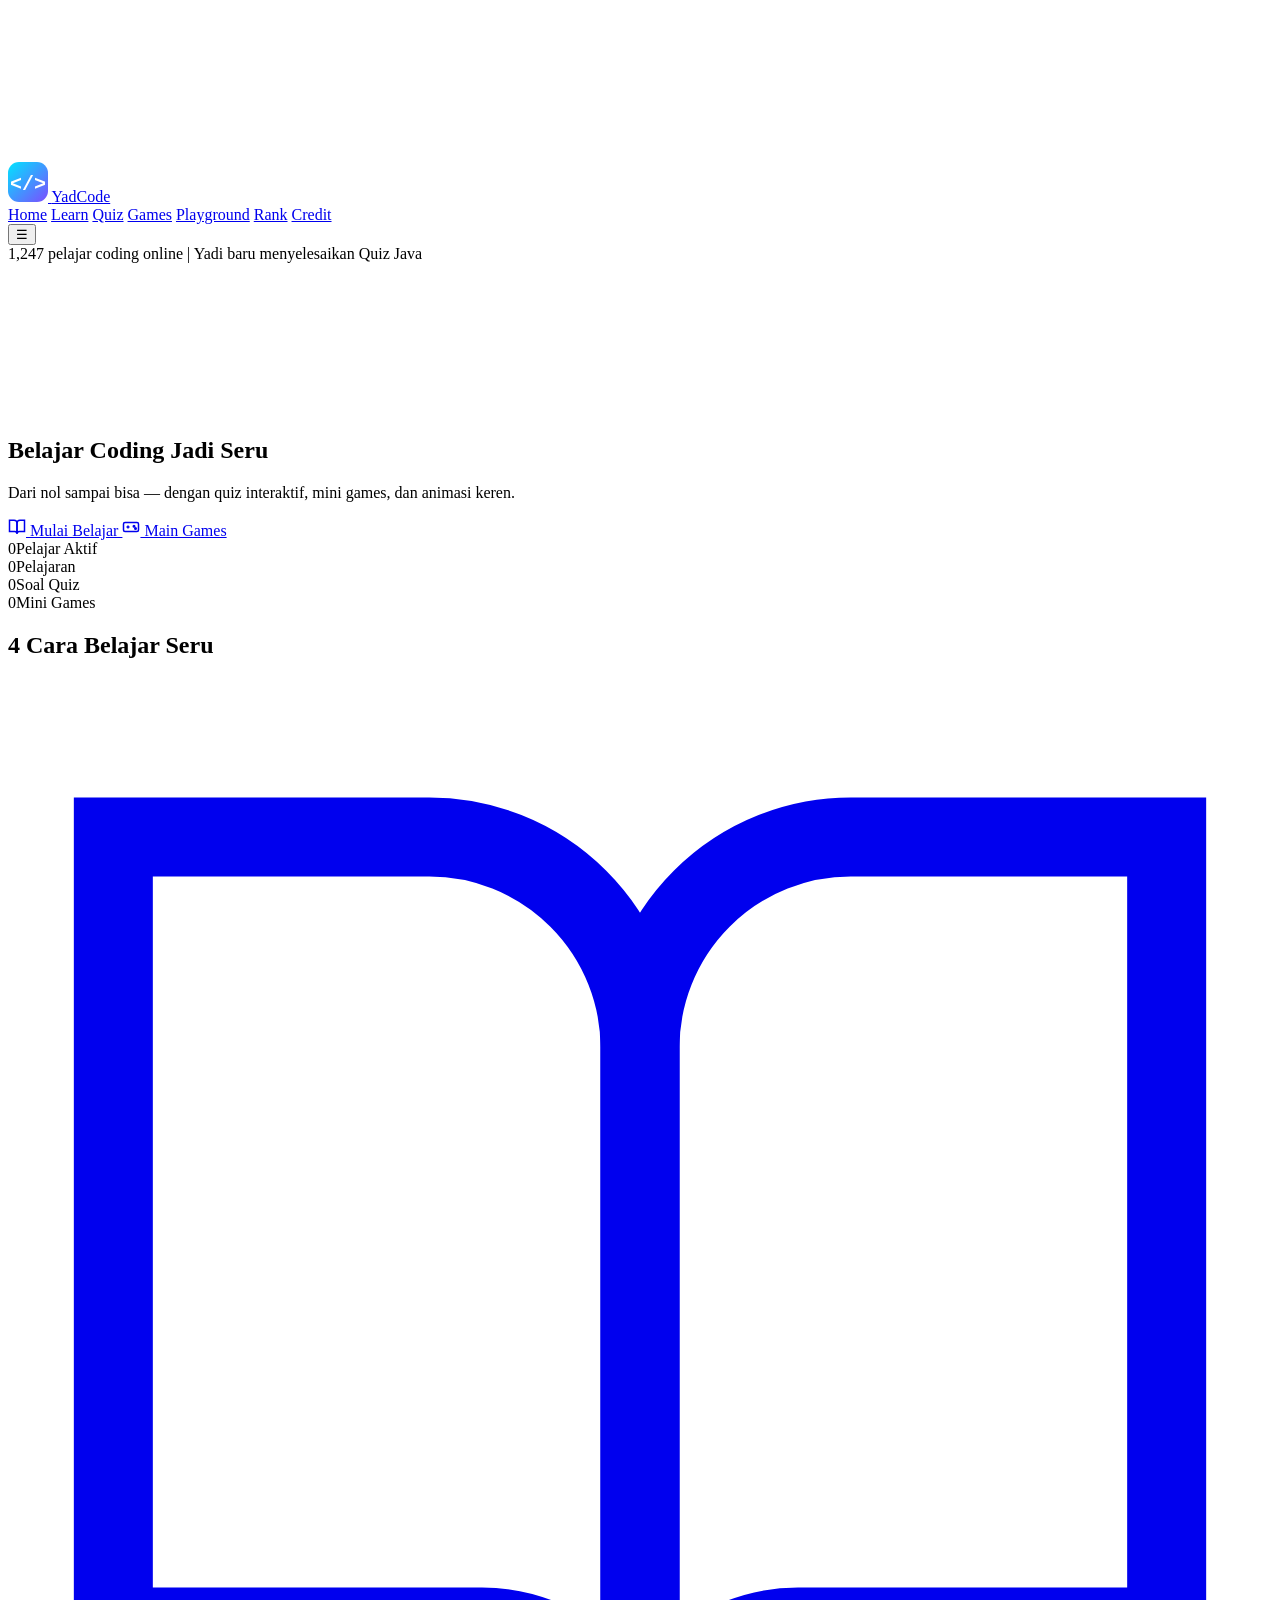
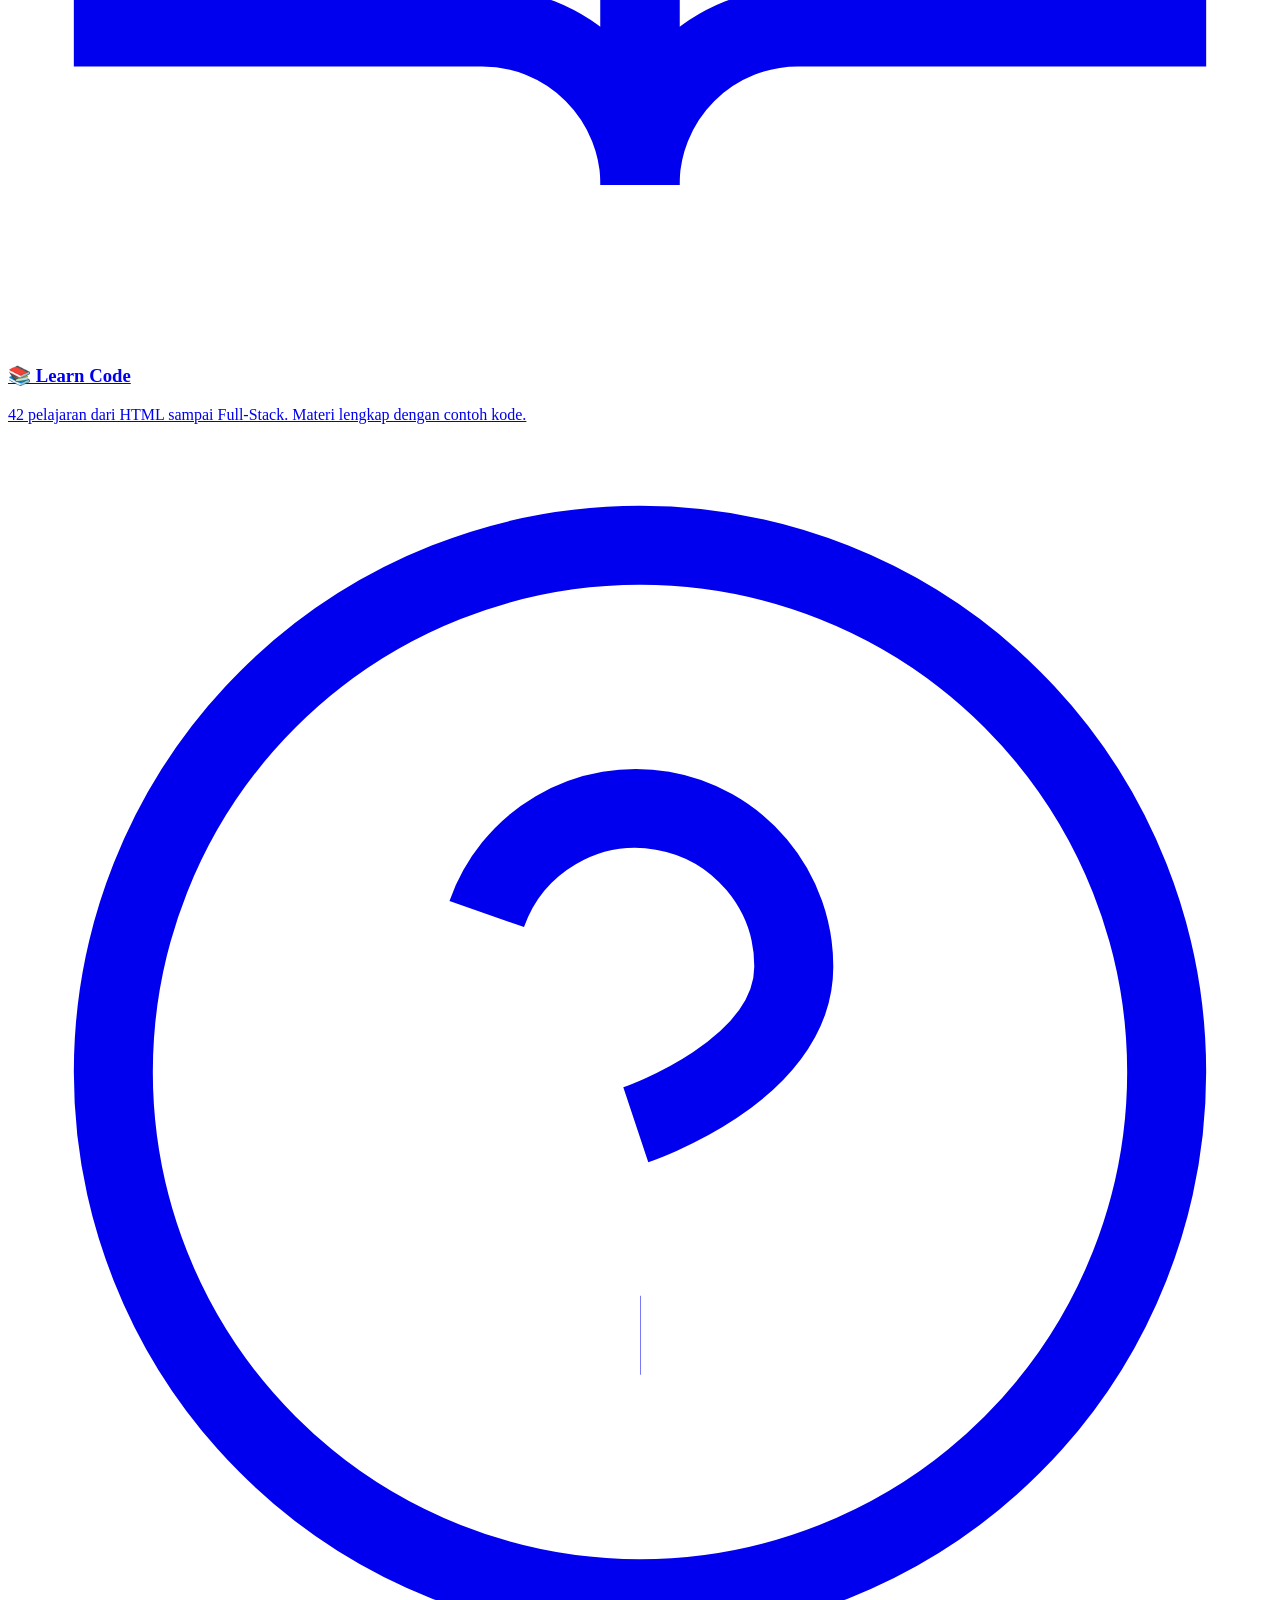
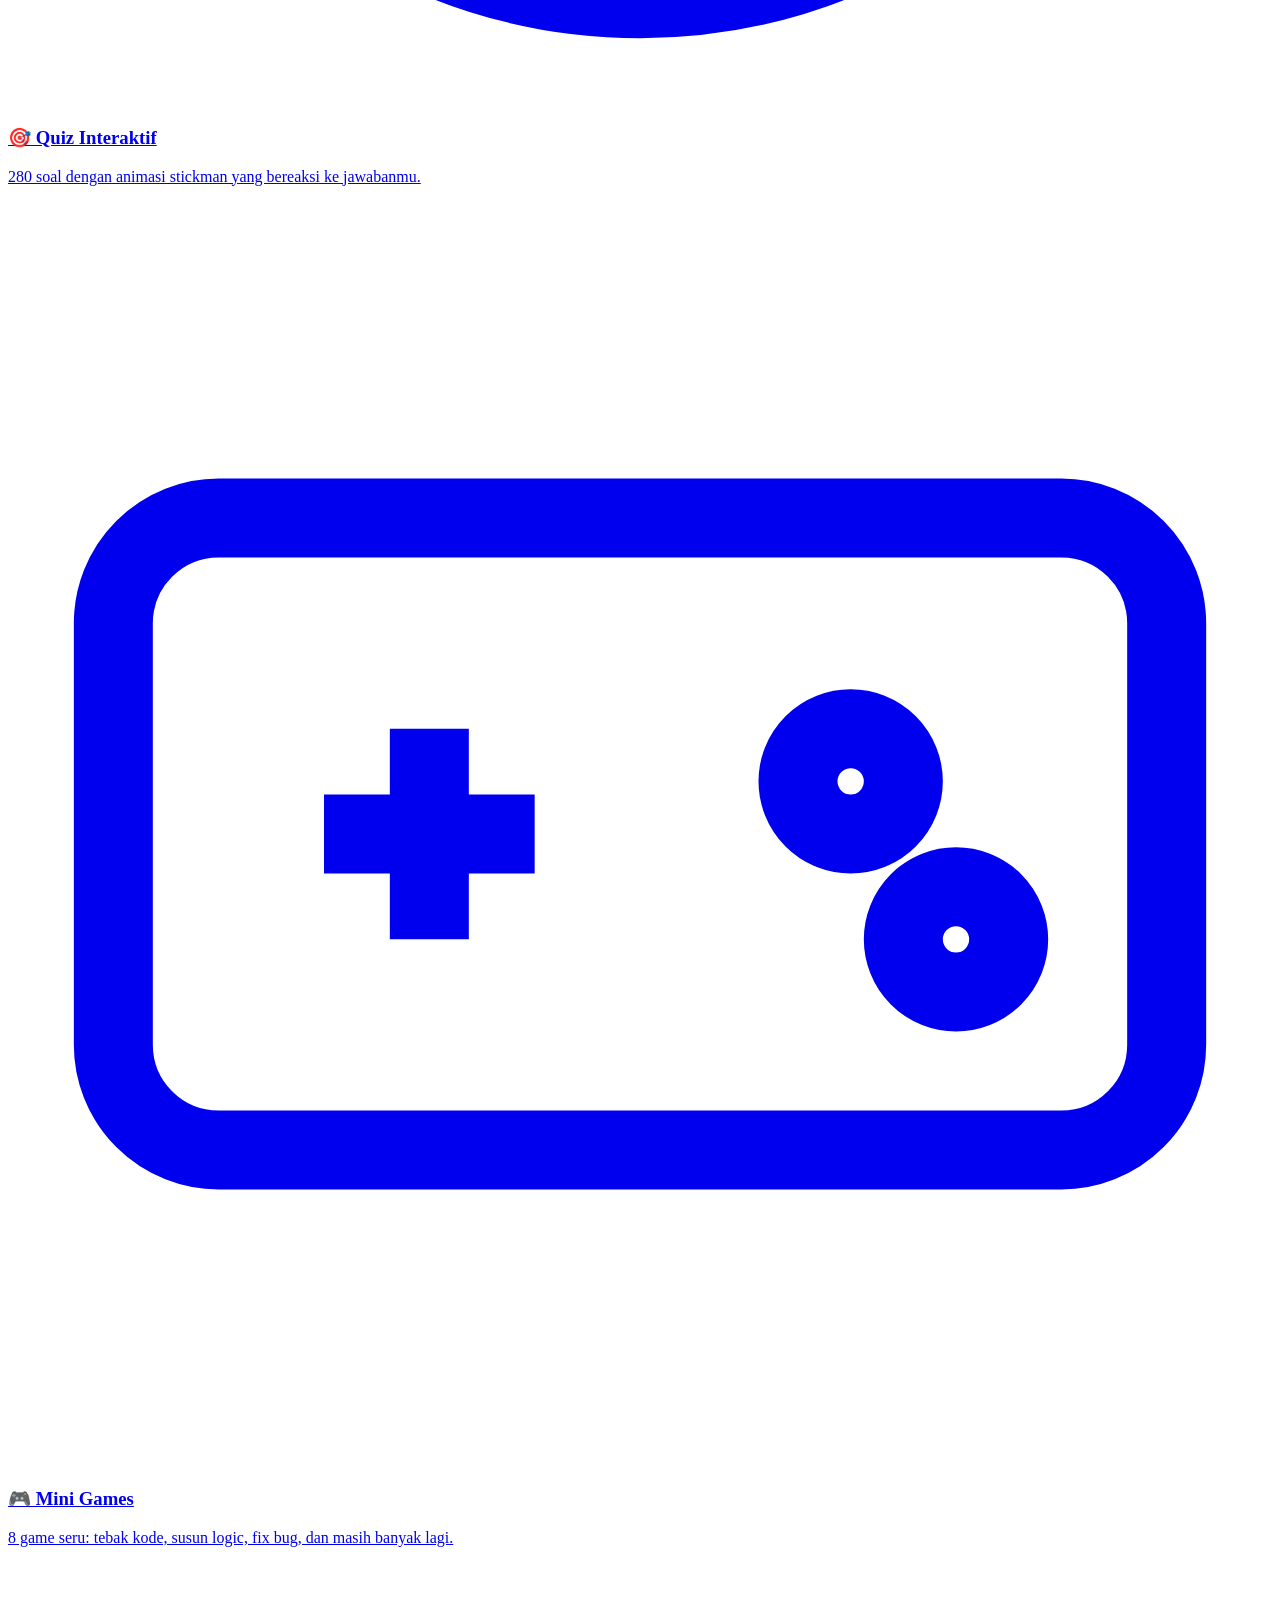
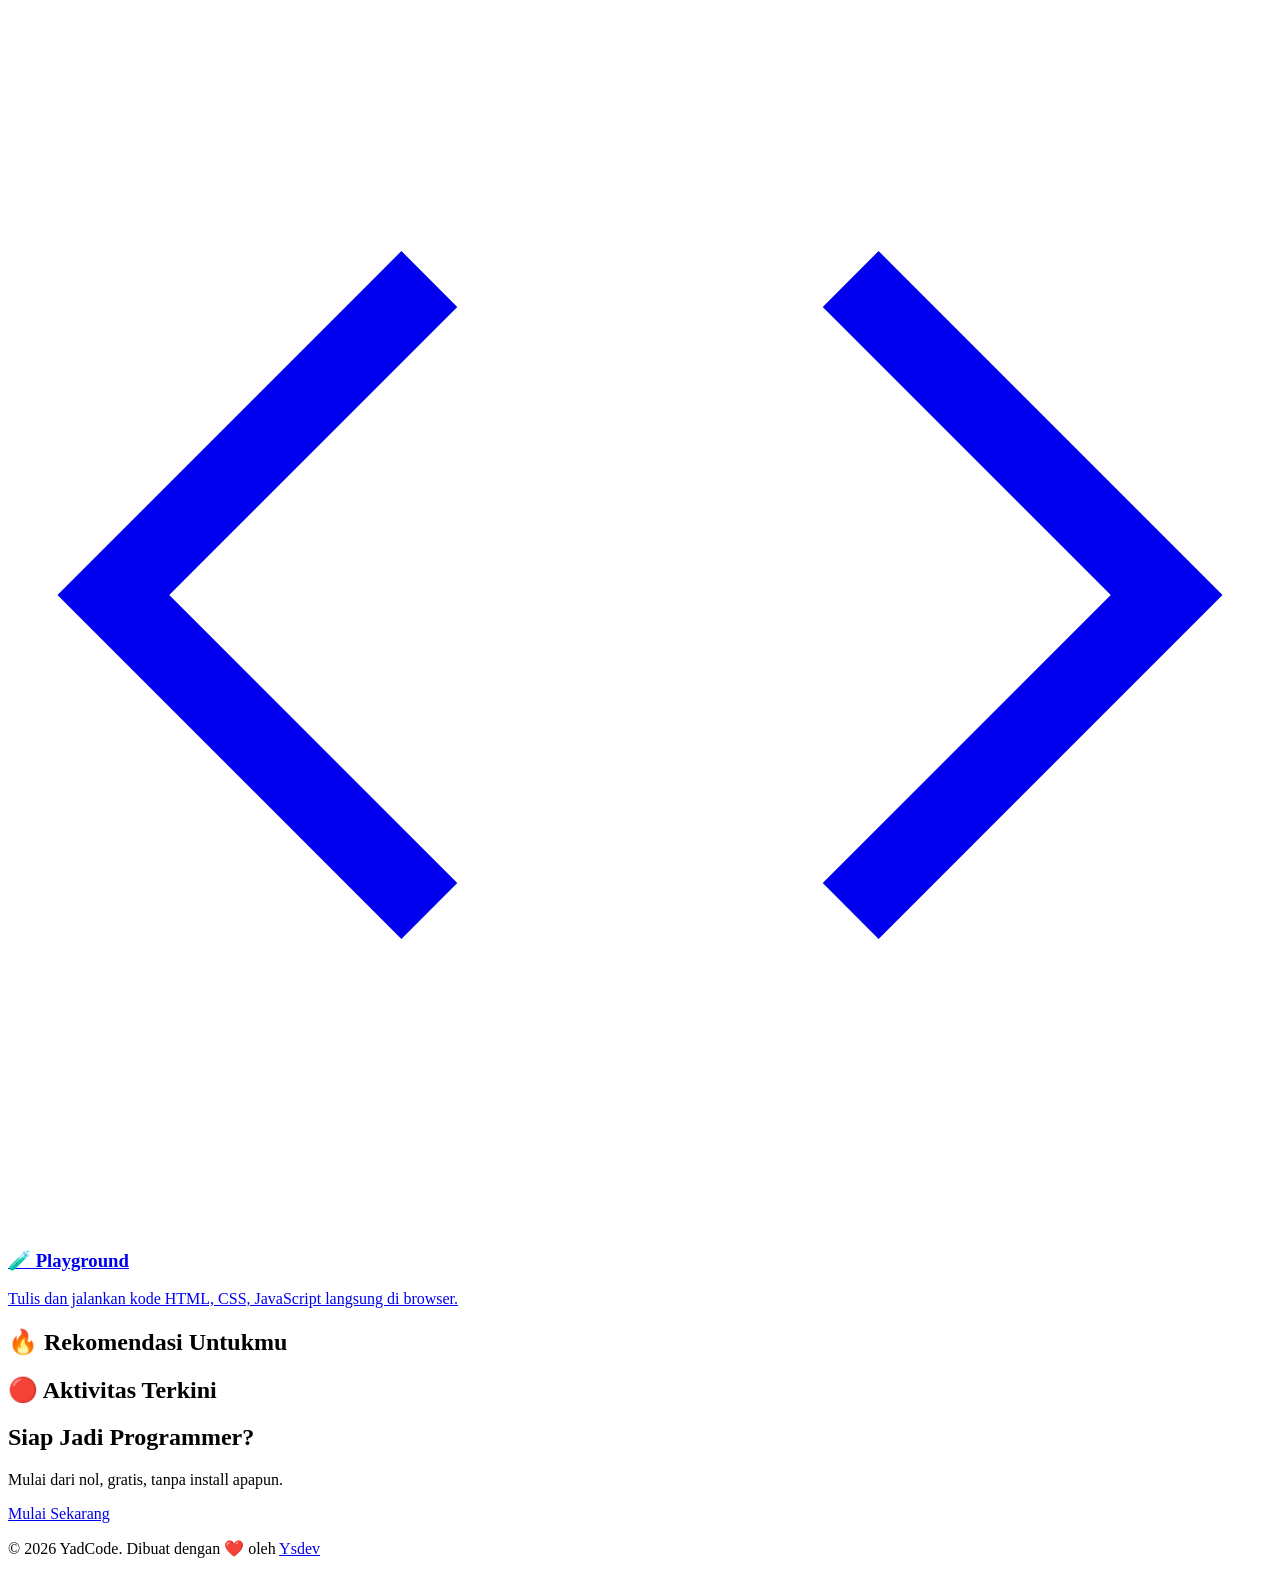
==== index.html @ 70149504 "feat: landing YadCode" ====
<!DOCTYPE html>
<html lang="id">
<head>
<meta charset="UTF-8">
<meta name="viewport" content="width=device-width,initial-scale=1.0">
<title>YadCode — Belajar Coding Seru</title>
<link rel="stylesheet" href="css/style.css">
</head>
<body>
<canvas id="bgCanvas"></canvas>

<nav class="navbar">
  <a href="index.html" class="nav-brand">
    <span class="logo-svg">
      <svg viewBox="0 0 40 40" width="40" height="40">
        <defs><linearGradient id="lg" x1="0" x2="1" y1="0" y2="1">
          <stop offset="0%" stop-color="#00e5ff"/><stop offset="100%" stop-color="#7c4dff"/>
        </linearGradient></defs>
        <rect width="40" height="40" rx="11" fill="url(#lg)"/>
        <text x="20" y="28" font-family="monospace" font-size="20" font-weight="900" fill="#fff" text-anchor="middle">&lt;/&gt;</text>
      </svg>
    </span>
    <span class="brand-name">YadCode</span>
  </a>
  <div class="nav-links">
    <a href="index.html" class="active">Home</a>
    <a href="learn.html">Learn</a>
    <a href="quiz.html">Quiz</a>
    <a href="games.html">Games</a>
    <a href="playground.html">Playground</a>
    <a href="leaderboard.html">Rank</a>
    <a href="credit.html">Credit</a>
  </div>
  <button class="nav-toggle" onclick="toggleNav()">☰</button>
</nav>

<div class="live-bar">
  <span class="live-dot"></span>
  <span id="liveCount">1,247</span> pelajar coding online
  <span class="divider">|</span>
  <span id="liveFeed">Yadi baru menyelesaikan Quiz Java</span>
</div>

<section class="hero">
  <canvas id="heroCanvas" class="hero-canvas"></canvas>
  <div class="hero-content">
    <h1 class="hero-title">Belajar <span class="gradient-text">Coding</span> Jadi Seru</h1>
    <p class="hero-sub">Dari nol sampai bisa — dengan quiz interaktif, mini games, dan animasi keren.</p>
    <div class="hero-buttons">
      <a href="learn.html" class="btn btn-primary">
        <svg width="18" height="18" viewBox="0 0 24 24" fill="none" stroke="currentColor" stroke-width="2"><path d="M2 3h6a4 4 0 014 4v14a3 3 0 00-3-3H2z"/><path d="M22 3h-6a4 4 0 00-4 4v14a3 3 0 013-3h7z"/></svg>
        Mulai Belajar
      </a>
      <a href="games.html" class="btn btn-secondary">
        <svg width="18" height="18" viewBox="0 0 24 24" fill="none" stroke="currentColor" stroke-width="2"><rect x="2" y="6" width="20" height="12" rx="2"/><path d="M6 12h4M8 10v4"/><circle cx="16" cy="11" r="1"/><circle cx="18" cy="14" r="1"/></svg>
        Main Games
      </a>
    </div>
  </div>
</section>

<section class="stats-strip">
  <div class="stat-item"><span class="stat-num" data-count="1247">0</span><span>Pelajar Aktif</span></div>
  <div class="stat-item"><span class="stat-num" data-count="42">0</span><span>Pelajaran</span></div>
  <div class="stat-item"><span class="stat-num" data-count="280">0</span><span>Soal Quiz</span></div>
  <div class="stat-item"><span class="stat-num" data-count="8">0</span><span>Mini Games</span></div>
</section>

<section class="features">
  <h2 class="section-title">4 Cara Belajar Seru</h2>
  <div class="feature-grid">
    <a href="learn.html" class="feature-card">
      <div class="feature-icon-svg">
        <svg viewBox="0 0 24 24" fill="none" stroke="currentColor" stroke-width="1.5"><path d="M2 3h6a4 4 0 014 4v14a3 3 0 00-3-3H2z"/><path d="M22 3h-6a4 4 0 00-4 4v14a3 3 0 013-3h7z"/></svg>
      </div>
      <h3>📚 Learn Code</h3>
      <p>42 pelajaran dari HTML sampai Full-Stack. Materi lengkap dengan contoh kode.</p>
    </a>
    <a href="quiz.html" class="feature-card">
      <div class="feature-icon-svg">
        <svg viewBox="0 0 24 24" fill="none" stroke="currentColor" stroke-width="1.5"><circle cx="12" cy="12" r="10"/><path d="M9.09 9a3 3 0 015.83 1c0 2-3 3-3 3"/><line x1="12" y1="17" x2="12.01" y2="17"/></svg>
      </div>
      <h3>🎯 Quiz Interaktif</h3>
      <p>280 soal dengan animasi stickman yang bereaksi ke jawabanmu.</p>
    </a>
    <a href="games.html" class="feature-card">
      <div class="feature-icon-svg">
        <svg viewBox="0 0 24 24" fill="none" stroke="currentColor" stroke-width="1.5"><rect x="2" y="6" width="20" height="12" rx="2"/><path d="M6 12h4M8 10v4"/><circle cx="16" cy="11" r="1"/><circle cx="18" cy="14" r="1"/></svg>
      </div>
      <h3>🎮 Mini Games</h3>
      <p>8 game seru: tebak kode, susun logic, fix bug, dan masih banyak lagi.</p>
    </a>
    <a href="playground.html" class="feature-card">
      <div class="feature-icon-svg">
        <svg viewBox="0 0 24 24" fill="none" stroke="currentColor" stroke-width="1.5"><polyline points="16 18 22 12 16 6"/><polyline points="8 6 2 12 8 18"/></svg>
      </div>
      <h3>🧪 Playground</h3>
      <p>Tulis dan jalankan kode HTML, CSS, JavaScript langsung di browser.</p>
    </a>
  </div>
</section>

<section class="recommend">
  <h2 class="section-title">🔥 Rekomendasi Untukmu</h2>
  <div id="recommendBox" class="recommend-grid"></div>
</section>

<section class="activity-section">
  <h2 class="section-title">🔴 Aktivitas Terkini</h2>
  <div id="activityFeed" class="activity-feed"></div>
</section>

<section class="cta">
  <h2>Siap Jadi Programmer?</h2>
  <p>Mulai dari nol, gratis, tanpa install apapun.</p>
  <a href="learn.html" class="btn btn-primary">Mulai Sekarang</a>
</section>

<footer><p>© 2026 YadCode. Dibuat dengan ❤️ oleh <a href="credit.html">Ysdev</a></p></footer>
<script src="js/main.js"></script>
<script src="js/stickman.js"></script>
<script src="js/bg.js"></script>
</body>
</html>
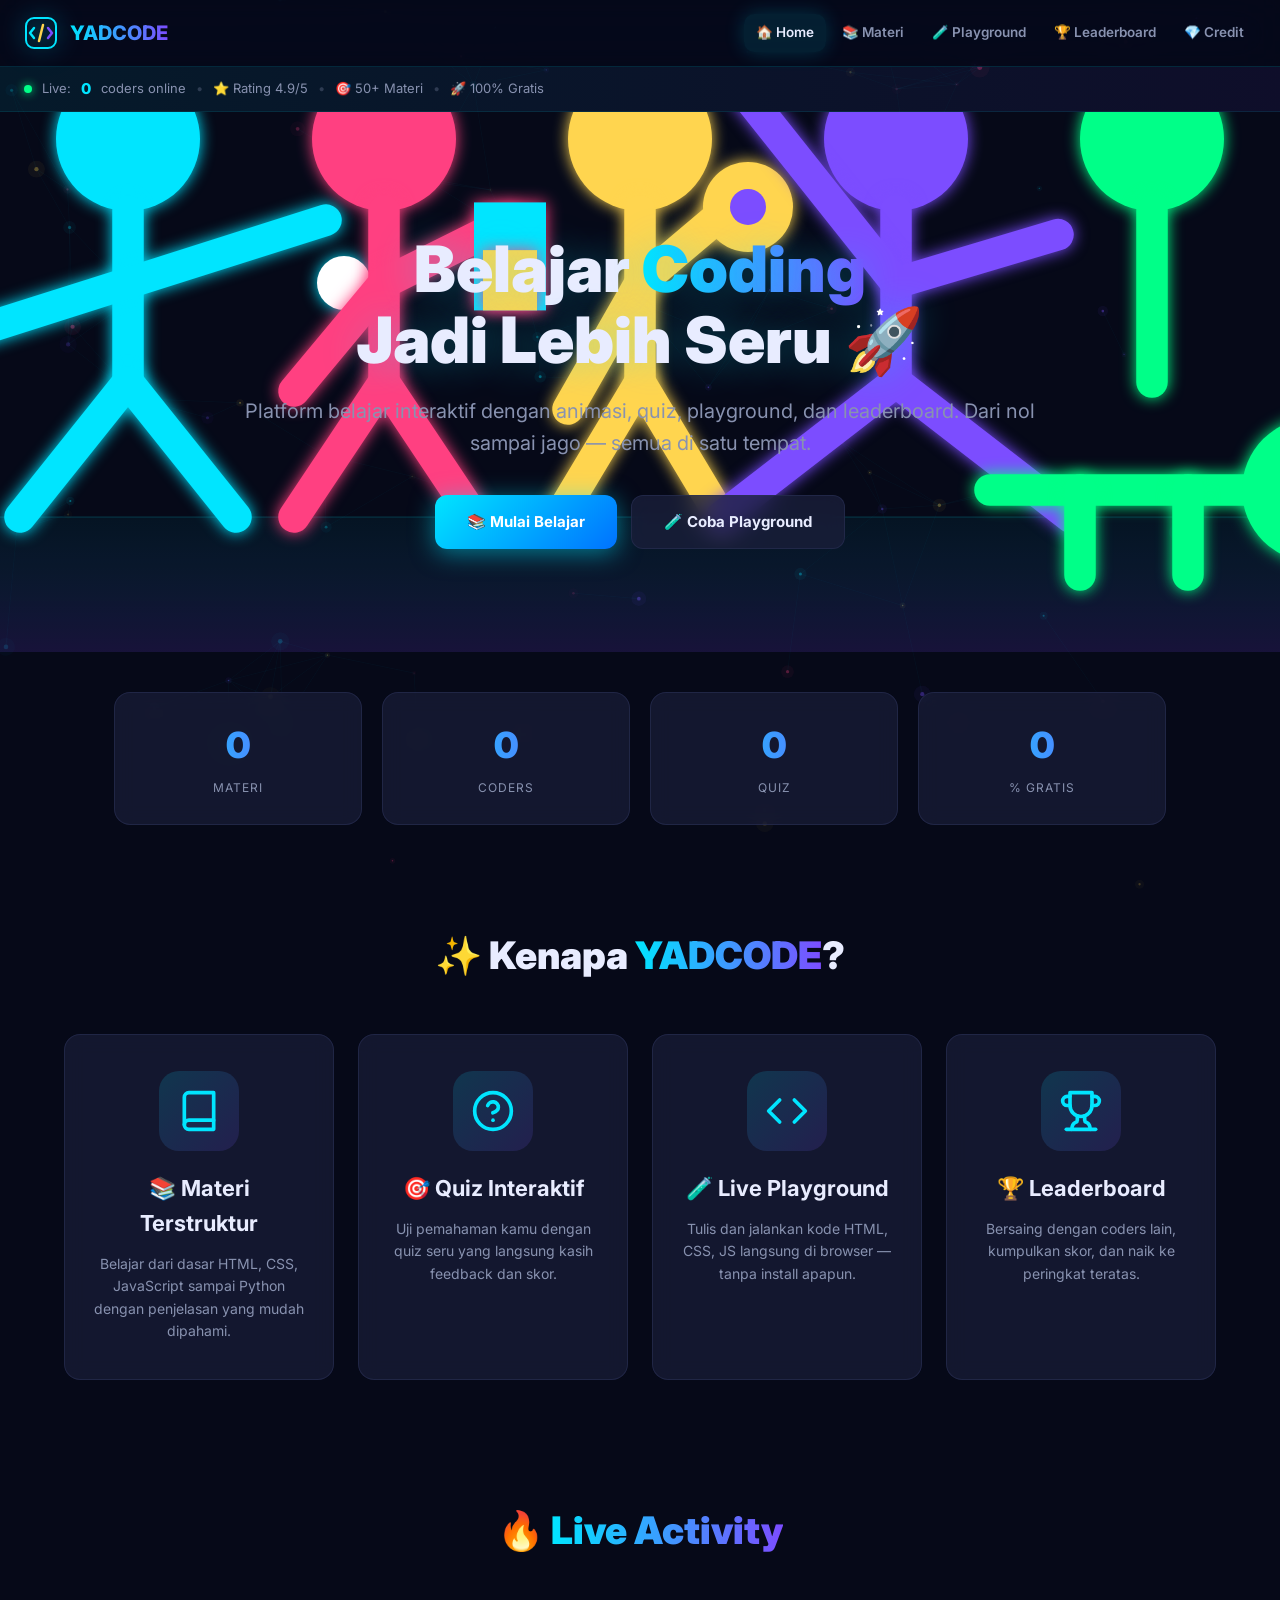
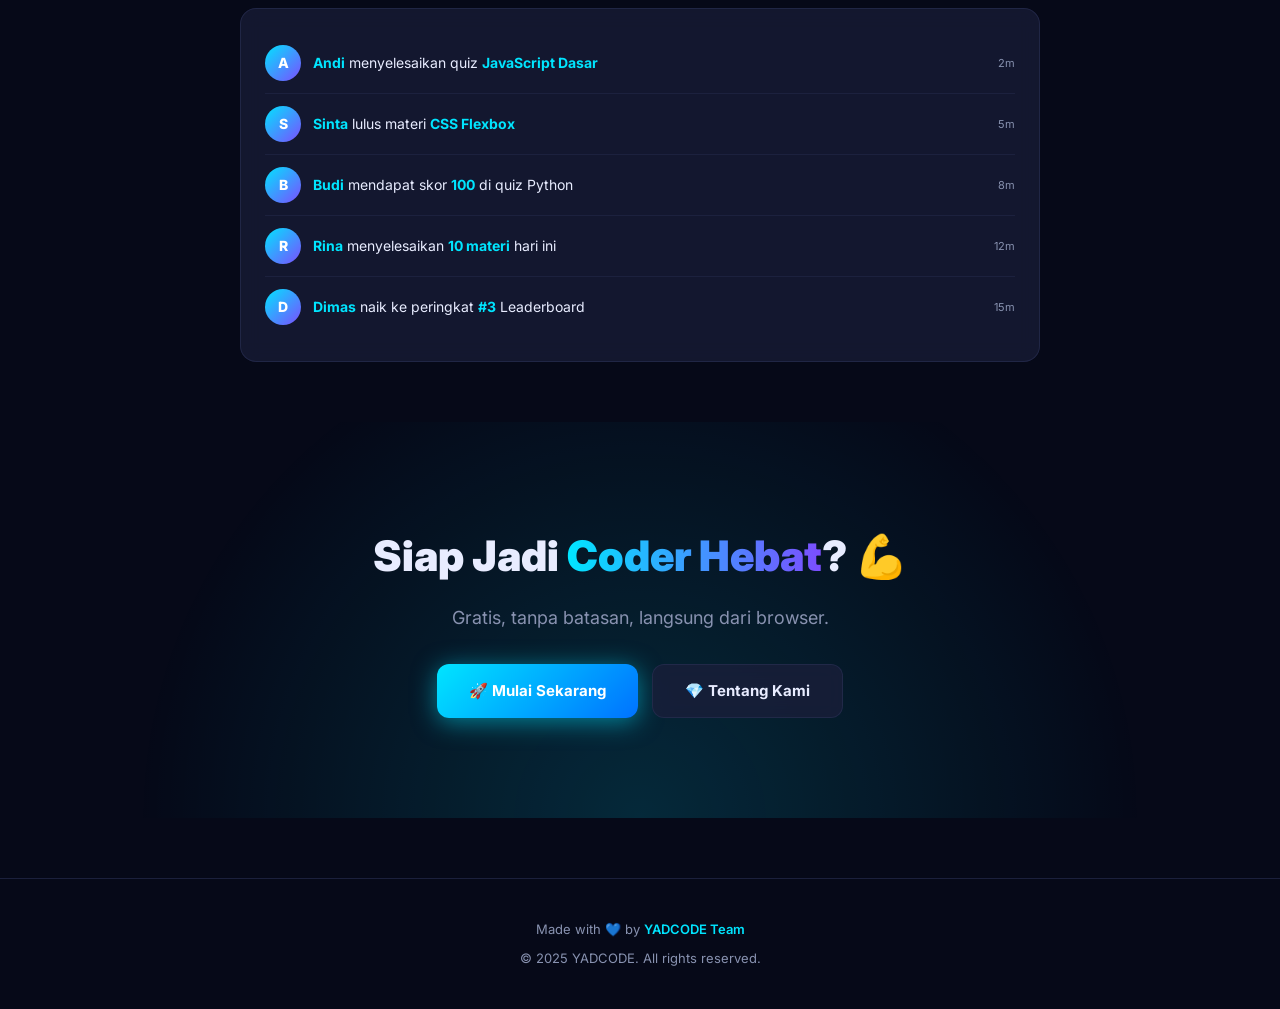
==== commit a03ad987: "Add homepage" ====
--- a/index.html
+++ b/index.html
@@ -2,123 +2,189 @@
 <html lang="id">
 <head>
 <meta charset="UTF-8">
-<meta name="viewport" content="width=device-width,initial-scale=1.0">
-<title>YadCode — Belajar Coding Seru</title>
+<meta name="viewport" content="width=device-width, initial-scale=1.0">
+<meta name="description" content="YADCODE — Platform belajar coding interaktif dengan animasi stickman, quiz, playground, dan leaderboard.">
+<meta name="theme-color" content="#060918">
+<title>YADCODE — Belajar Coding Jadi Seru</title>
 <link rel="stylesheet" href="css/style.css">
+<link rel="icon" href="data:image/svg+xml,<svg xmlns='http://www.w3.org/2000/svg' viewBox='0 0 100 100'><text y='.9em' font-size='90'>💻</text></svg>">
 </head>
 <body>
+
 <canvas id="bgCanvas"></canvas>
 
 <nav class="navbar">
   <a href="index.html" class="nav-brand">
     <span class="logo-svg">
-      <svg viewBox="0 0 40 40" width="40" height="40">
-        <defs><linearGradient id="lg" x1="0" x2="1" y1="0" y2="1">
-          <stop offset="0%" stop-color="#00e5ff"/><stop offset="100%" stop-color="#7c4dff"/>
-        </linearGradient></defs>
-        <rect width="40" height="40" rx="11" fill="url(#lg)"/>
-        <text x="20" y="28" font-family="monospace" font-size="20" font-weight="900" fill="#fff" text-anchor="middle">&lt;/&gt;</text>
+      <svg width="34" height="34" viewBox="0 0 34 34" fill="none">
+        <rect x="2" y="2" width="30" height="30" rx="8" stroke="#00e5ff" stroke-width="2"/>
+        <path d="M10 12 L6 17 L10 22" stroke="#00e5ff" stroke-width="2.5" stroke-linecap="round" stroke-linejoin="round"/>
+        <path d="M24 12 L28 17 L24 22" stroke="#7c4dff" stroke-width="2.5" stroke-linecap="round" stroke-linejoin="round"/>
+        <path d="M19 9 L15 25" stroke="#ffd54f" stroke-width="2.5" stroke-linecap="round"/>
       </svg>
     </span>
-    <span class="brand-name">YadCode</span>
+    <span class="brand-name">YADCODE</span>
   </a>
-  <div class="nav-links">
-    <a href="index.html" class="active">Home</a>
-    <a href="learn.html">Learn</a>
-    <a href="quiz.html">Quiz</a>
-    <a href="games.html">Games</a>
-    <a href="playground.html">Playground</a>
-    <a href="leaderboard.html">Rank</a>
-    <a href="credit.html">Credit</a>
+  <button class="nav-toggle" onclick="document.getElementById('navLinks').classList.toggle('open')">☰</button>
+  <div class="nav-links" id="navLinks">
+    <a href="index.html" class="active">🏠 Home</a>
+    <a href="menu.html">📚 Materi</a>
+    <a href="playground.html">🧪 Playground</a>
+    <a href="leaderboard.html">🏆 Leaderboard</a>
+    <a href="credit.html">💎 Credit</a>
   </div>
-  <button class="nav-toggle" onclick="toggleNav()">☰</button>
 </nav>
 
 <div class="live-bar">
   <span class="live-dot"></span>
-  <span id="liveCount">1,247</span> pelajar coding online
-  <span class="divider">|</span>
-  <span id="liveFeed">Yadi baru menyelesaikan Quiz Java</span>
+  <span>Live:</span>
+  <span id="liveCount">0</span>
+  <span>coders online</span>
+  <span class="divider">•</span>
+  <span>⭐ Rating 4.9/5</span>
+  <span class="divider">•</span>
+  <span>🎯 50+ Materi</span>
+  <span class="divider">•</span>
+  <span>🚀 100% Gratis</span>
 </div>
 
 <section class="hero">
   <canvas id="heroCanvas" class="hero-canvas"></canvas>
   <div class="hero-content">
-    <h1 class="hero-title">Belajar <span class="gradient-text">Coding</span> Jadi Seru</h1>
-    <p class="hero-sub">Dari nol sampai bisa — dengan quiz interaktif, mini games, dan animasi keren.</p>
+    <h1 class="hero-title">
+      Belajar <span class="gradient-text">Coding</span><br>
+      Jadi Lebih Seru 🚀
+    </h1>
+    <p class="hero-sub">
+      Platform belajar interaktif dengan animasi, quiz, playground, dan leaderboard.
+      Dari nol sampai jago — semua di satu tempat.
+    </p>
     <div class="hero-buttons">
-      <a href="learn.html" class="btn btn-primary">
-        <svg width="18" height="18" viewBox="0 0 24 24" fill="none" stroke="currentColor" stroke-width="2"><path d="M2 3h6a4 4 0 014 4v14a3 3 0 00-3-3H2z"/><path d="M22 3h-6a4 4 0 00-4 4v14a3 3 0 013-3h7z"/></svg>
-        Mulai Belajar
-      </a>
-      <a href="games.html" class="btn btn-secondary">
-        <svg width="18" height="18" viewBox="0 0 24 24" fill="none" stroke="currentColor" stroke-width="2"><rect x="2" y="6" width="20" height="12" rx="2"/><path d="M6 12h4M8 10v4"/><circle cx="16" cy="11" r="1"/><circle cx="18" cy="14" r="1"/></svg>
-        Main Games
-      </a>
+      <a href="menu.html" class="btn btn-primary">📚 Mulai Belajar</a>
+      <a href="playground.html" class="btn btn-secondary">🧪 Coba Playground</a>
     </div>
   </div>
 </section>
 
-<section class="stats-strip">
-  <div class="stat-item"><span class="stat-num" data-count="1247">0</span><span>Pelajar Aktif</span></div>
-  <div class="stat-item"><span class="stat-num" data-count="42">0</span><span>Pelajaran</span></div>
-  <div class="stat-item"><span class="stat-num" data-count="280">0</span><span>Soal Quiz</span></div>
-  <div class="stat-item"><span class="stat-num" data-count="8">0</span><span>Mini Games</span></div>
-</section>
+<div class="stats-strip">
+  <div class="stat-item fade-up">
+    <span class="stat-num" data-count="50">0</span>
+    <span>Materi</span>
+  </div>
+  <div class="stat-item fade-up">
+    <span class="stat-num" data-count="1200">0</span>
+    <span>Coders</span>
+  </div>
+  <div class="stat-item fade-up">
+    <span class="stat-num" data-count="350">0</span>
+    <span>Quiz</span>
+  </div>
+  <div class="stat-item fade-up">
+    <span class="stat-num" data-count="99">0</span>
+    <span>% Gratis</span>
+  </div>
+</div>
 
 <section class="features">
-  <h2 class="section-title">4 Cara Belajar Seru</h2>
+  <h2 class="section-title">✨ Kenapa <span class="gradient-text">YADCODE</span>?</h2>
   <div class="feature-grid">
-    <a href="learn.html" class="feature-card">
+    <a href="menu.html" class="feature-card fade-up">
       <div class="feature-icon-svg">
-        <svg viewBox="0 0 24 24" fill="none" stroke="currentColor" stroke-width="1.5"><path d="M2 3h6a4 4 0 014 4v14a3 3 0 00-3-3H2z"/><path d="M22 3h-6a4 4 0 00-4 4v14a3 3 0 013-3h7z"/></svg>
+        <svg viewBox="0 0 24 24" fill="none" stroke="currentColor" stroke-width="2" stroke-linecap="round" stroke-linejoin="round">
+          <path d="M4 19.5A2.5 2.5 0 0 1 6.5 17H20"/>
+          <path d="M6.5 2H20v20H6.5A2.5 2.5 0 0 1 4 19.5v-15A2.5 2.5 0 0 1 6.5 2z"/>
+        </svg>
       </div>
-      <h3>📚 Learn Code</h3>
-      <p>42 pelajaran dari HTML sampai Full-Stack. Materi lengkap dengan contoh kode.</p>
+      <h3>📚 Materi Terstruktur</h3>
+      <p>Belajar dari dasar HTML, CSS, JavaScript sampai Python dengan penjelasan yang mudah dipahami.</p>
     </a>
-    <a href="quiz.html" class="feature-card">
+    <a href="menu.html" class="feature-card fade-up">
       <div class="feature-icon-svg">
-        <svg viewBox="0 0 24 24" fill="none" stroke="currentColor" stroke-width="1.5"><circle cx="12" cy="12" r="10"/><path d="M9.09 9a3 3 0 015.83 1c0 2-3 3-3 3"/><line x1="12" y1="17" x2="12.01" y2="17"/></svg>
+        <svg viewBox="0 0 24 24" fill="none" stroke="currentColor" stroke-width="2" stroke-linecap="round" stroke-linejoin="round">
+          <circle cx="12" cy="12" r="10"/>
+          <path d="M9.09 9a3 3 0 0 1 5.83 1c0 2-3 3-3 3"/>
+          <line x1="12" y1="17" x2="12.01" y2="17"/>
+        </svg>
       </div>
       <h3>🎯 Quiz Interaktif</h3>
-      <p>280 soal dengan animasi stickman yang bereaksi ke jawabanmu.</p>
+      <p>Uji pemahaman kamu dengan quiz seru yang langsung kasih feedback dan skor.</p>
     </a>
-    <a href="games.html" class="feature-card">
+    <a href="playground.html" class="feature-card fade-up">
       <div class="feature-icon-svg">
-        <svg viewBox="0 0 24 24" fill="none" stroke="currentColor" stroke-width="1.5"><rect x="2" y="6" width="20" height="12" rx="2"/><path d="M6 12h4M8 10v4"/><circle cx="16" cy="11" r="1"/><circle cx="18" cy="14" r="1"/></svg>
+        <svg viewBox="0 0 24 24" fill="none" stroke="currentColor" stroke-width="2" stroke-linecap="round" stroke-linejoin="round">
+          <polyline points="16 18 22 12 16 6"/>
+          <polyline points="8 6 2 12 8 18"/>
+        </svg>
       </div>
-      <h3>🎮 Mini Games</h3>
-      <p>8 game seru: tebak kode, susun logic, fix bug, dan masih banyak lagi.</p>
+      <h3>🧪 Live Playground</h3>
+      <p>Tulis dan jalankan kode HTML, CSS, JS langsung di browser — tanpa install apapun.</p>
     </a>
-    <a href="playground.html" class="feature-card">
+    <a href="leaderboard.html" class="feature-card fade-up">
       <div class="feature-icon-svg">
-        <svg viewBox="0 0 24 24" fill="none" stroke="currentColor" stroke-width="1.5"><polyline points="16 18 22 12 16 6"/><polyline points="8 6 2 12 8 18"/></svg>
+        <svg viewBox="0 0 24 24" fill="none" stroke="currentColor" stroke-width="2" stroke-linecap="round" stroke-linejoin="round">
+          <path d="M6 9H4.5a2.5 2.5 0 0 1 0-5H6"/>
+          <path d="M18 9h1.5a2.5 2.5 0 0 0 0-5H18"/>
+          <path d="M4 22h16"/>
+          <path d="M10 14.66V17c0 .55-.47.98-.97 1.21C7.85 18.75 7 20.24 7 22"/>
+          <path d="M14 14.66V17c0 .55.47.98.97 1.21C16.15 18.75 17 20.24 17 22"/>
+          <path d="M18 2H6v7a6 6 0 0 0 12 0V2Z"/>
+        </svg>
       </div>
-      <h3>🧪 Playground</h3>
-      <p>Tulis dan jalankan kode HTML, CSS, JavaScript langsung di browser.</p>
+      <h3>🏆 Leaderboard</h3>
+      <p>Bersaing dengan coders lain, kumpulkan skor, dan naik ke peringkat teratas.</p>
     </a>
   </div>
 </section>
 
-<section class="recommend">
-  <h2 class="section-title">🔥 Rekomendasi Untukmu</h2>
-  <div id="recommendBox" class="recommend-grid"></div>
-</section>
-
 <section class="activity-section">
-  <h2 class="section-title">🔴 Aktivitas Terkini</h2>
-  <div id="activityFeed" class="activity-feed"></div>
+  <h2 class="section-title">🔥 <span class="gradient-text">Live Activity</span></h2>
+  <div class="activity-feed" id="activityFeed">
+    <div class="activity-item">
+      <div class="activity-avatar">A</div>
+      <div class="activity-text"><b>Andi</b> menyelesaikan quiz <b>JavaScript Dasar</b></div>
+      <div class="activity-time">2m</div>
+    </div>
+    <div class="activity-item">
+      <div class="activity-avatar">S</div>
+      <div class="activity-text"><b>Sinta</b> lulus materi <b>CSS Flexbox</b></div>
+      <div class="activity-time">5m</div>
+    </div>
+    <div class="activity-item">
+      <div class="activity-avatar">B</div>
+      <div class="activity-text"><b>Budi</b> mendapat skor <b>100</b> di quiz Python</div>
+      <div class="activity-time">8m</div>
+    </div>
+    <div class="activity-item">
+      <div class="activity-avatar">R</div>
+      <div class="activity-text"><b>Rina</b> menyelesaikan <b>10 materi</b> hari ini</div>
+      <div class="activity-time">12m</div>
+    </div>
+    <div class="activity-item">
+      <div class="activity-avatar">D</div>
+      <div class="activity-text"><b>Dimas</b> naik ke peringkat <b>#3</b> Leaderboard</div>
+      <div class="activity-time">15m</div>
+    </div>
+  </div>
 </section>
 
 <section class="cta">
-  <h2>Siap Jadi Programmer?</h2>
-  <p>Mulai dari nol, gratis, tanpa install apapun.</p>
-  <a href="learn.html" class="btn btn-primary">Mulai Sekarang</a>
+  <h2>Siap Jadi <span class="gradient-text">Coder Hebat</span>? 💪</h2>
+  <p>Gratis, tanpa batasan, langsung dari browser.</p>
+  <div class="hero-buttons">
+    <a href="menu.html" class="btn btn-primary glow-pulse">🚀 Mulai Sekarang</a>
+    <a href="credit.html" class="btn btn-secondary">💎 Tentang Kami</a>
+  </div>
 </section>
 
-<footer><p>© 2026 YadCode. Dibuat dengan ❤️ oleh <a href="credit.html">Ysdev</a></p></footer>
-<script src="js/main.js"></script>
+<footer>
+  <p>Made with 💙 by <a href="credit.html">YADCODE Team</a></p>
+  <p style="margin-top:8px">© 2025 YADCODE. All rights reserved.</p>
+</footer>
+
+<div class="toast" id="toast"></div>
+
+<script src="js/bg.js"></script>
 <script src="js/stickman.js"></script>
-<script src="js/bg.js"></script>
+<script src="js/app.js"></script>
 </body>
 </html>
--- a/css/style.css
+++ b/css/style.css
@@ -0,0 +1,205 @@
+@import url('https://fonts.googleapis.com/css2?family=Inter:wght@400;600;700;900&family=JetBrains+Mono:wght@400;700&display=swap');
+:root{--primary:#00e5ff;--primary-dark:#0072ff;--accent:#ffd54f;--purple:#7c4dff;--pink:#ff4081;--bg:#060918;--bg-2:#0d1228;--card:rgba(26,31,58,.7);--card-hover:rgba(35,41,72,.9);--text:#e8ecff;--text-muted:#8892b0;--border:rgba(42,49,85,.6);--success:#4caf50;--danger:#f44336;--radius:16px;--shadow:0 8px 40px rgba(0,0,0,.5);--glow:0 0 30px rgba(0,229,255,.4)}
+*{margin:0;padding:0;box-sizing:border-box}
+html{scroll-behavior:smooth}
+body{font-family:'Inter','Segoe UI',system-ui,sans-serif;background:var(--bg);color:var(--text);line-height:1.6;min-height:100vh;overflow-x:hidden;position:relative}
+a{color:var(--primary);text-decoration:none}
+code,pre{font-family:'JetBrains Mono','Courier New',monospace}
+#bgCanvas{position:fixed;top:0;left:0;width:100%;height:100%;z-index:-1;opacity:.6;pointer-events:none}
+.navbar{position:sticky;top:0;z-index:100;display:flex;align-items:center;justify-content:space-between;padding:14px 24px;background:rgba(6,9,24,.75);backdrop-filter:blur(24px) saturate(180%);border-bottom:1px solid rgba(0,229,255,.15)}
+.nav-brand{display:flex;align-items:center;gap:12px;font-weight:800;font-size:20px}
+.logo-svg{display:flex;filter:drop-shadow(0 0 12px rgba(0,229,255,.6))}
+.brand-name{background:linear-gradient(90deg,#00e5ff,#7c4dff,#ffd54f);background-size:200% auto;-webkit-background-clip:text;-webkit-text-fill-color:transparent;background-clip:text;animation:shine 3s linear infinite}
+@keyframes shine{to{background-position:200% center}}
+.nav-links{display:flex;align-items:center;gap:4px;flex-wrap:wrap}
+.nav-links a{color:var(--text-muted);padding:8px 12px;border-radius:10px;font-size:13.5px;font-weight:600;transition:all .3s}
+.nav-links a:hover,.nav-links a.active{color:var(--text);background:rgba(0,229,255,.1);box-shadow:0 0 20px rgba(0,229,255,.2)}
+.nav-toggle{display:none;background:none;border:none;color:var(--text);font-size:22px;cursor:pointer}
+.live-bar{display:flex;align-items:center;gap:10px;flex-wrap:wrap;padding:10px 24px;background:linear-gradient(90deg,rgba(0,229,255,.08),rgba(124,77,255,.08));border-bottom:1px solid rgba(0,229,255,.1);font-size:13px;color:var(--text-muted)}
+.live-dot{width:8px;height:8px;border-radius:50%;background:#00ff88;box-shadow:0 0 10px #00ff88;animation:pulse 1.5s infinite}
+@keyframes pulse{0%,100%{opacity:1;transform:scale(1)}50%{opacity:.5;transform:scale(1.3)}}
+#liveCount{color:var(--primary);font-weight:800;font-size:15px}
+.divider{opacity:.3}
+.hero{position:relative;padding:100px 24px 80px;text-align:center;overflow:hidden;min-height:60vh;display:flex;align-items:center;justify-content:center}
+.hero-canvas{position:absolute;top:0;left:0;width:100%;height:100%;z-index:0}
+.hero-content{position:relative;z-index:1;max-width:800px}
+.hero-title{font-size:clamp(36px,7vw,64px);font-weight:900;margin-bottom:20px;line-height:1.1;text-shadow:0 0 40px rgba(0,229,255,.3)}
+.gradient-text{background:linear-gradient(90deg,#00e5ff,#7c4dff,#ff4081,#ffd54f);background-size:300% auto;-webkit-background-clip:text;-webkit-text-fill-color:transparent;background-clip:text;animation:shine 4s linear infinite}
+.hero-sub{font-size:clamp(16px,2.5vw,20px);color:var(--text-muted);margin-bottom:36px}
+.hero-buttons{display:flex;gap:14px;justify-content:center;flex-wrap:wrap}
+.btn{display:inline-flex;align-items:center;gap:8px;padding:14px 32px;border-radius:12px;font-size:15px;font-weight:700;border:none;cursor:pointer;transition:all .3s;font-family:inherit;position:relative;overflow:hidden}
+.btn::before{content:'';position:absolute;inset:0;background:linear-gradient(90deg,transparent,rgba(255,255,255,.2),transparent);transform:translateX(-100%);transition:transform .6s}
+.btn:hover::before{transform:translateX(100%)}
+.btn-primary{background:linear-gradient(135deg,#00e5ff,#0072ff);color:#fff;box-shadow:0 4px 25px rgba(0,229,255,.5)}
+.btn-primary:hover{transform:translateY(-3px);box-shadow:0 12px 40px rgba(0,229,255,.7)}
+.btn-secondary{background:rgba(26,31,58,.8);color:var(--text);border:1px solid var(--border);backdrop-filter:blur(10px)}
+.btn-secondary:hover{background:var(--card-hover);border-color:var(--primary)}
+.btn-danger{background:linear-gradient(135deg,#f44336,#c62828);color:#fff}
+.btn-small{padding:8px 16px;font-size:13px}
+.stats-strip{display:grid;grid-template-columns:repeat(auto-fit,minmax(160px,1fr));gap:20px;max-width:1100px;margin:0 auto;padding:40px 24px}
+.stat-item{text-align:center;padding:24px;background:var(--card);border:1px solid var(--border);border-radius:var(--radius);backdrop-filter:blur(10px);transition:all .3s}
+.stat-item:hover{transform:translateY(-4px);border-color:var(--primary);box-shadow:var(--glow)}
+.stat-num{display:block;font-size:36px;font-weight:900;background:linear-gradient(90deg,#00e5ff,#7c4dff);-webkit-background-clip:text;-webkit-text-fill-color:transparent;background-clip:text}
+.stat-item span:last-child{font-size:12px;color:var(--text-muted);text-transform:uppercase;letter-spacing:1px}
+.section-title{font-size:clamp(26px,4vw,38px);font-weight:900;text-align:center;margin-bottom:48px}
+.features,.recommend,.learn-section,.article-section,.filter-bar,.activity-section,.cta,.credit-section,.leaderboard-section,.playground-section{max-width:1200px;margin:0 auto;padding:60px 24px}
+.feature-grid{display:grid;grid-template-columns:repeat(auto-fit,minmax(260px,1fr));gap:24px}
+.feature-card{background:var(--card);border:1px solid var(--border);border-radius:var(--radius);padding:36px 28px;text-align:center;transition:all .4s;display:block;color:var(--text);backdrop-filter:blur(10px);position:relative;overflow:hidden}
+.feature-card::before{content:'';position:absolute;top:0;left:0;right:0;height:3px;background:linear-gradient(90deg,#00e5ff,#7c4dff,#ffd54f);transform:scaleX(0);transition:transform .4s}
+.feature-card:hover::before{transform:scaleX(1)}
+.feature-card:hover{transform:translateY(-8px);background:var(--card-hover);border-color:var(--primary);box-shadow:var(--shadow),var(--glow)}
+.feature-icon-svg{width:80px;height:80px;margin:0 auto 20px;display:flex;align-items:center;justify-content:center;background:linear-gradient(135deg,rgba(0,229,255,.15),rgba(124,77,255,.15));border-radius:20px;color:var(--primary);transition:all .4s;font-size:44px}
+.feature-icon-svg svg{width:44px;height:44px}
+.feature-card:hover .feature-icon-svg{transform:scale(1.1) rotate(-5deg);box-shadow:0 0 30px rgba(0,229,255,.5)}
+.feature-card h3{font-size:22px;margin-bottom:12px}
+.feature-card p{color:var(--text-muted);font-size:14px}
+.menu-header{position:relative;padding:60px 24px 40px;text-align:center;overflow:hidden;background:radial-gradient(circle at 50% 0%,rgba(0,229,255,.1),transparent 70%)}
+.menu-canvas{position:absolute;top:0;left:0;width:100%;height:100%;z-index:0}
+.menu-header-content{position:relative;z-index:1}
+.menu-header h1{font-size:clamp(32px,6vw,48px);font-weight:900;margin-bottom:12px}
+.menu-header p{color:var(--text-muted);font-size:17px}
+.lesson-grid{display:grid;grid-template-columns:repeat(auto-fill,minmax(260px,1fr));gap:20px}
+.lesson-card{background:var(--card);border:1px solid var(--border);border-radius:var(--radius);padding:26px;cursor:pointer;transition:all .4s;backdrop-filter:blur(10px)}
+.lesson-card:hover{transform:translateY(-6px) scale(1.02);border-color:var(--primary);box-shadow:var(--shadow),var(--glow)}
+.lesson-icon{font-size:46px;margin-bottom:12px;filter:drop-shadow(0 0 20px rgba(0,229,255,.4))}
+.lesson-card h3{font-size:18px;margin-bottom:8px}
+.lesson-card p{color:var(--text-muted);font-size:14px;margin-bottom:14px}
+.lesson-meta{display:flex;justify-content:space-between;font-size:12.5px;color:var(--primary);font-weight:600}
+.filter-bar{display:flex;gap:12px;flex-wrap:wrap;padding-top:20px;padding-bottom:20px}
+.filter-bar input,.filter-bar select{flex:1;min-width:200px;padding:14px 18px;background:var(--card);border:1px solid var(--border);border-radius:12px;color:var(--text);font-family:inherit;font-size:15px;backdrop-filter:blur(10px);transition:all .3s}
+.filter-bar input:focus,.filter-bar select:focus{outline:none;border-color:var(--primary);box-shadow:var(--glow)}
+.activity-feed{background:var(--card);border:1px solid var(--border);border-radius:var(--radius);padding:24px;max-width:800px;margin:0 auto;backdrop-filter:blur(10px);max-height:400px;overflow-y:auto}
+.activity-item{display:flex;align-items:center;gap:12px;padding:12px 0;border-bottom:1px solid rgba(42,49,85,.4);font-size:14px;animation:slideIn .5s}
+@keyframes slideIn{from{opacity:0;transform:translateX(-20px)}to{opacity:1;transform:translateX(0)}}
+.activity-item:last-child{border-bottom:none}
+.activity-avatar{width:36px;height:36px;border-radius:50%;background:linear-gradient(135deg,#00e5ff,#7c4dff);display:flex;align-items:center;justify-content:center;font-weight:800;color:#fff;flex-shrink:0}
+.activity-text{flex:1}
+.activity-text b{color:var(--primary)}
+.activity-time{font-size:11px;color:var(--text-muted)}
+.cta{text-align:center;padding:100px 24px;background:radial-gradient(circle at 50% 100%,rgba(0,229,255,.15),transparent 70%)}
+.cta h2{font-size:clamp(28px,5vw,42px);font-weight:900;margin-bottom:14px}
+.cta p{color:var(--text-muted);font-size:18px;margin-bottom:32px}
+.credit-section{max-width:700px;margin:0 auto;padding:40px 24px}
+.credit-card{background:var(--card);border:1px solid var(--border);border-radius:28px;padding:56px 36px;text-align:center;box-shadow:var(--shadow);backdrop-filter:blur(20px);position:relative;overflow:hidden}
+.credit-avatar{width:120px;height:120px;border-radius:50%;background:linear-gradient(135deg,#00e5ff,#7c4dff);display:flex;align-items:center;justify-content:center;font-size:56px;font-weight:900;color:#fff;margin:0 auto 24px;box-shadow:0 0 50px rgba(0,229,255,.6);animation:float 3s ease-in-out infinite}
+@keyframes float{0%,100%{transform:translateY(0)}50%{transform:translateY(-10px)}}
+.credit-name{font-size:42px;font-weight:900;background:linear-gradient(90deg,#00e5ff,#7c4dff,#ffd54f);background-size:200% auto;-webkit-background-clip:text;-webkit-text-fill-color:transparent;background-clip:text;animation:shine 3s linear infinite}
+.credit-role{color:var(--text-muted);margin-bottom:24px}
+.credit-quote{background:rgba(0,229,255,.08);border-left:4px solid var(--primary);padding:20px 24px;border-radius:10px;margin:28px 0;text-align:left;font-style:italic}
+.credit-msg{text-align:left;margin:28px 0;line-height:1.9}
+.credit-msg p{margin-bottom:14px}
+.credit-stats{display:flex;justify-content:center;gap:40px;margin:36px 0}
+.credit-stats .stat{display:flex;flex-direction:column}
+.credit-stats .stat-num{font-size:32px;font-weight:900;color:var(--primary)}
+.credit-stats .stat-label{font-size:13px;color:var(--text-muted)}
+.modal{display:none;position:fixed;inset:0;background:rgba(0,0,0,.85);z-index:999;padding:24px;overflow-y:auto;backdrop-filter:blur(8px)}
+.modal.open{display:flex;align-items:center;justify-content:center;animation:fadeIn .3s}
+@keyframes fadeIn{from{opacity:0}to{opacity:1}}
+.modal-content{background:linear-gradient(135deg,rgba(26,31,58,.95),rgba(13,18,40,.95));border:1px solid rgba(0,229,255,.3);border-radius:24px;padding:40px;max-width:720px;width:100%;position:relative;box-shadow:0 20px 80px rgba(0,229,255,.3);backdrop-filter:blur(20px);max-height:90vh;overflow-y:auto}
+.quiz-modal,.reader-modal{max-width:800px}
+.modal-close{position:absolute;top:18px;right:18px;background:rgba(13,18,40,.8);border:1px solid var(--border);color:var(--text);width:40px;height:40px;border-radius:50%;cursor:pointer;font-size:16px;transition:all .3s;z-index:10}
+.modal-close:hover{background:var(--danger);border-color:var(--danger)}
+.quiz-q{font-size:20px;margin-bottom:24px;font-weight:700}
+.quiz-option{display:block;width:100%;padding:16px 20px;background:rgba(13,18,40,.8);border:1px solid var(--border);border-radius:12px;color:var(--text);text-align:left;cursor:pointer;margin-bottom:12px;font-family:inherit;font-size:15px;transition:all .3s}
+.quiz-option:hover{border-color:var(--primary);transform:translateX(6px);box-shadow:var(--glow)}
+.quiz-option.correct{background:rgba(76,175,80,.25);border-color:var(--success)}
+.quiz-option.wrong{background:rgba(244,67,54,.25);border-color:var(--danger);animation:shake .4s}
+@keyframes shake{0%,100%{transform:translateX(0)}25%{transform:translateX(-8px)}75%{transform:translateX(8px)}}
+.quiz-progress{display:flex;justify-content:space-between;color:var(--text-muted);font-size:14px;margin-bottom:20px}
+.reader-content h1{margin-bottom:14px;font-size:26px}
+.reader-content .meta{color:var(--text-muted);margin-bottom:24px;font-size:14px}
+.reader-content .body{line-height:1.8;font-size:15.5px}
+.reader-content .body h2{margin:24px 0 12px;color:var(--primary)}
+.reader-content .body h3{margin:20px 0 10px;color:var(--accent)}
+.reader-content .body p{margin-bottom:14px}
+.reader-content .body ul,.reader-content .body ol{margin:12px 0 12px 24px}
+.reader-content .body li{margin-bottom:6px}
+.reader-content .body pre{background:#060918;padding:16px;border-radius:10px;margin:14px 0;overflow-x:auto;border:1px solid rgba(0,229,255,.2)}
+.reader-content .body code{background:rgba(0,229,255,.15);color:#00e5ff;padding:2px 8px;border-radius:4px;font-size:13.5px}
+.reader-content .body pre code{background:none;padding:0;color:#e8ecff}
+/* Playground */
+.playground-grid{display:grid;grid-template-columns:1fr 1fr;gap:20px}
+.pg-editor{background:var(--card);border:1px solid var(--border);border-radius:var(--radius);overflow:hidden;display:flex;flex-direction:column}
+.pg-tabs{display:flex;border-bottom:1px solid var(--border)}
+.pg-tab{flex:1;padding:12px;background:transparent;border:none;color:var(--text-muted);font-family:inherit;font-weight:700;font-size:13px;cursor:pointer;transition:all .3s}
+.pg-tab.active{background:rgba(0,229,255,.1);color:var(--primary);border-bottom:2px solid var(--primary)}
+.pg-code{flex:1;min-height:350px;padding:16px;background:#060918;color:#e8ecff;border:none;font-family:'JetBrains Mono',monospace;font-size:13.5px;resize:none;outline:none;line-height:1.6}
+.pg-actions{display:flex;gap:8px;padding:12px;border-top:1px solid var(--border)}
+.pg-actions .btn{flex:1;justify-content:center}
+.pg-preview{background:var(--card);border:1px solid var(--border);border-radius:var(--radius);overflow:hidden;display:flex;flex-direction:column}
+.pg-preview-head{padding:12px 16px;border-bottom:1px solid var(--border);font-size:13px;font-weight:700;color:var(--text-muted)}
+.pg-frame{flex:1;min-height:420px;border:none;background:#fff}
+/* Leaderboard */
+.lb-tabs{display:flex;gap:10px;justify-content:center;margin-bottom:30px}
+.lb-tab{padding:12px 28px;background:var(--card);border:1px solid var(--border);border-radius:12px;color:var(--text-muted);font-family:inherit;font-weight:700;font-size:14px;cursor:pointer;transition:all .3s}
+.lb-tab.active{background:rgba(0,229,255,.15);color:var(--primary);border-color:var(--primary);box-shadow:var(--glow)}
+.lb-content{max-width:700px;margin:0 auto}
+.lb-row{display:flex;align-items:center;gap:16px;padding:18px 24px;background:var(--card);border:1px solid var(--border);border-radius:14px;margin-bottom:10px;transition:all .3s;backdrop-filter:blur(10px)}
+.lb-row:hover{transform:translateX(8px);border-color:var(--primary)}
+.lb-row.lb-top1{background:linear-gradient(90deg,rgba(255,213,79,.15),rgba(255,64,129,.1));border-color:#ffd54f}
+.lb-row.lb-top2{background:linear-gradient(90deg,rgba(192,192,192,.15),transparent);border-color:#c0c0c0}
+.lb-row.lb-top3{background:linear-gradient(90deg,rgba(205,127,50,.15),transparent);border-color:#cd7f32}
+.lb-rank{font-size:24px;font-weight:900;width:50px;text-align:center;color:var(--primary)}
+.lb-avatar{width:44px;height:44px;border-radius:50%;background:linear-gradient(135deg,#00e5ff,#7c4dff);display:flex;align-items:center;justify-content:center;font-weight:900;color:#fff;font-size:18px}
+.lb-name{flex:1;font-weight:700;font-size:16px}
+.lb-score{font-weight:800;color:var(--accent);font-size:18px}
+.lb-badge{font-size:11px;color:var(--text-muted);background:rgba(0,229,255,.1);padding:3px 10px;border-radius:20px;border:1px solid rgba(0,229,255,.3)}
+/* Toast */
+.toast{position:fixed;bottom:30px;right:30px;background:linear-gradient(135deg,rgba(26,31,58,.98),rgba(13,18,40,.98));border:1px solid var(--primary);color:var(--text);padding:16px 24px;border-radius:14px;box-shadow:0 10px 40px rgba(0,229,255,.4);z-index:9999;font-weight:600;font-size:14px;transform:translateX(400px);transition:transform .4s cubic-bezier(.68,-.55,.27,1.55);backdrop-filter:blur(20px)}
+.toast.show{transform:translateX(0)}
+.toast.success{border-color:var(--success);box-shadow:0 10px 40px rgba(76,175,80,.4)}
+.toast.error{border-color:var(--danger);box-shadow:0 10px 40px rgba(244,67,54,.4)}
+/* Scrollbar */
+::-webkit-scrollbar{width:10px;height:10px}
+::-webkit-scrollbar-track{background:var(--bg-2)}
+::-webkit-scrollbar-thumb{background:linear-gradient(135deg,#00e5ff,#7c4dff);border-radius:10px}
+::-webkit-scrollbar-thumb:hover{background:linear-gradient(135deg,#7c4dff,#ff4081)}
+/* Footer */
+footer{text-align:center;padding:40px 24px;color:var(--text-muted);font-size:13px;border-top:1px solid var(--border);margin-top:60px}
+footer a{color:var(--primary);font-weight:600}
+/* Animations */
+@keyframes fadeUp{from{opacity:0;transform:translateY(30px)}to{opacity:1;transform:translateY(0)}}
+.fade-up{animation:fadeUp .8s ease forwards;opacity:0}
+.fade-up:nth-child(1){animation-delay:.1s}
+.fade-up:nth-child(2){animation-delay:.2s}
+.fade-up:nth-child(3){animation-delay:.3s}
+.fade-up:nth-child(4){animation-delay:.4s}
+@keyframes glowPulse{0%,100%{box-shadow:0 0 20px rgba(0,229,255,.4)}50%{box-shadow:0 0 40px rgba(0,229,255,.8)}}
+.glow-pulse{animation:glowPulse 2s ease-in-out infinite}
+/* Loading */
+.loader{display:inline-block;width:20px;height:20px;border:3px solid rgba(0,229,255,.3);border-top-color:var(--primary);border-radius:50%;animation:spin .8s linear infinite}
+@keyframes spin{to{transform:rotate(360deg)}}
+/* Badge */
+.badge{display:inline-block;padding:4px 12px;border-radius:20px;font-size:11px;font-weight:800;text-transform:uppercase;letter-spacing:.5px}
+.badge-new{background:linear-gradient(135deg,#00e5ff,#0072ff);color:#fff}
+.badge-hot{background:linear-gradient(135deg,#ff4081,#f44336);color:#fff}
+.badge-pro{background:linear-gradient(135deg,#ffd54f,#ff9800);color:#000}
+/* Responsive */
+@media(max-width:900px){
+.playground-grid{grid-template-columns:1fr}
+}
+@media(max-width:768px){
+.nav-links{display:none;position:absolute;top:100%;left:0;right:0;flex-direction:column;background:rgba(6,9,24,.98);padding:16px;border-bottom:1px solid var(--border);backdrop-filter:blur(20px)}
+.nav-links.open{display:flex}
+.nav-toggle{display:block}
+.hero{padding:60px 20px 50px}
+.credit-card{padding:40px 24px}
+.credit-name{font-size:32px}
+.credit-stats{gap:24px}
+.credit-avatar{width:90px;height:90px;font-size:44px}
+.modal-content{padding:28px 22px}
+.quiz-modal,.reader-modal{max-width:100%}
+.lb-row{padding:14px 16px;gap:12px}
+.lb-rank{width:36px;font-size:20px}
+.lb-avatar{width:38px;height:38px;font-size:15px}
+.toast{left:20px;right:20px;bottom:20px}
+}
+@media(max-width:480px){
+.navbar{padding:12px 16px}
+.brand-name{font-size:17px}
+.hero-buttons{flex-direction:column}
+.btn{width:100%;justify-content:center}
+.stats-strip{grid-template-columns:1fr 1fr}
+.stat-num{font-size:28px}
+.credit-stats{flex-direction:column;gap:16px}
+}
